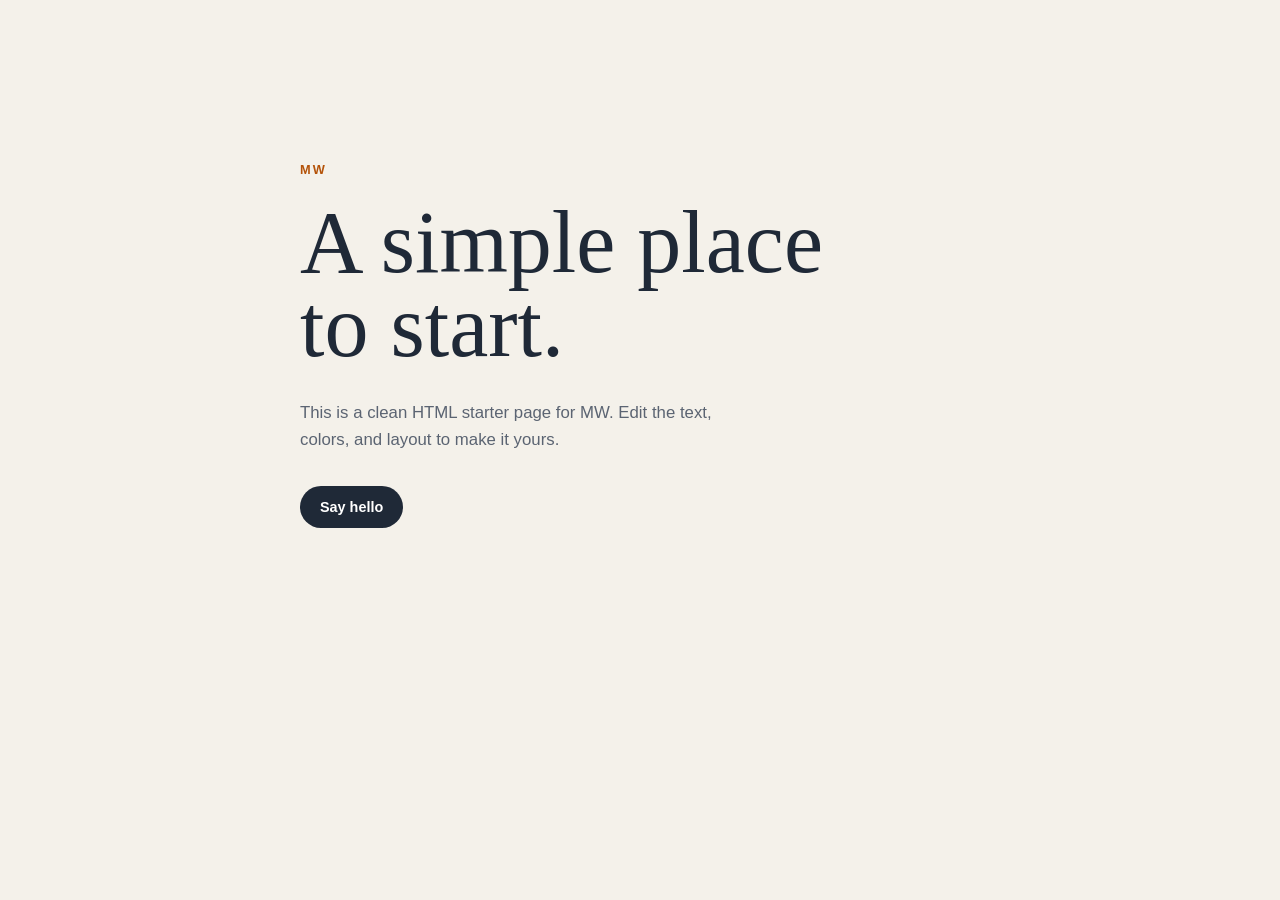
==== mw/index.html @ 239bdd92 "Add MW HTML starter page" ====
<!doctype html>
<html lang="en">
  <head>
    <meta charset="UTF-8" />
    <meta name="viewport" content="width=device-width, initial-scale=1.0" />
    <title>MW</title>
    <link rel="stylesheet" href="styles.css" />
  </head>
  <body>
    <main class="page-shell">
      <p class="eyebrow">MW</p>
      <h1>A simple place to start.</h1>
      <p class="intro">This is a clean HTML starter page for MW. Edit the text, colors, and layout to make it yours.</p>
      <button id="welcomeButton" type="button">Say hello</button>
      <p id="message" class="message" aria-live="polite"></p>
    </main>
    <script src="script.js"></script>
  </body>
</html>
---- mw/styles.css ----
:root {
  color: #1f2937;
  background: #f4f1ea;
  font-family: Georgia, "Times New Roman", serif;
}

* {
  box-sizing: border-box;
}

body {
  margin: 0;
  min-height: 100vh;
}

.page-shell {
  width: min(680px, calc(100% - 40px));
  margin: 0 auto;
  padding: 18vh 0;
}

.eyebrow {
  margin: 0 0 24px;
  color: #b45309;
  font-family: Arial, sans-serif;
  font-size: 0.8rem;
  font-weight: 700;
  letter-spacing: 0.16em;
}

h1 {
  max-width: 560px;
  margin: 0;
  font-size: clamp(2.8rem, 8vw, 5.5rem);
  line-height: 0.95;
  font-weight: 400;
}

.intro {
  max-width: 460px;
  margin: 32px 0;
  color: #5b6472;
  font-family: Arial, sans-serif;
  font-size: 1.05rem;
  line-height: 1.6;
}

button {
  border: 0;
  border-radius: 999px;
  padding: 13px 20px;
  color: #fff;
  background: #1f2937;
  cursor: pointer;
  font: 700 0.9rem Arial, sans-serif;
}

button:hover {
  background: #b45309;
}

.message {
  min-height: 24px;
  margin-top: 18px;
  color: #b45309;
  font-family: Arial, sans-serif;
}
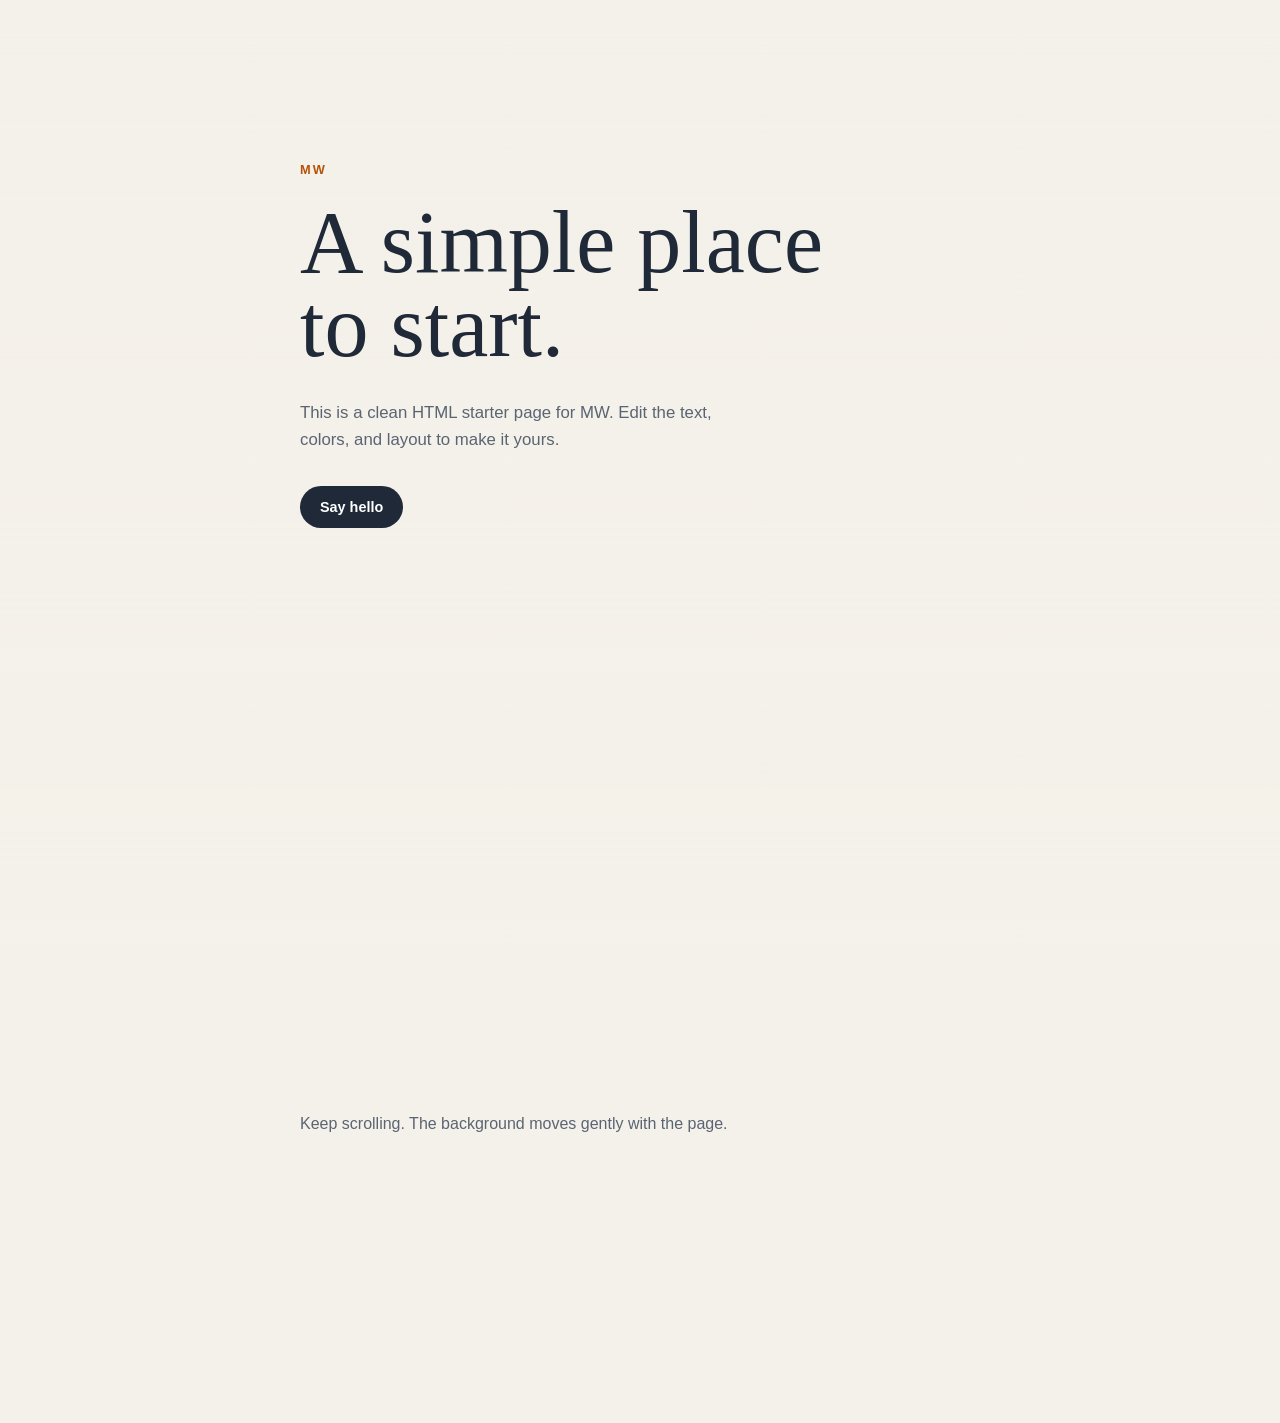
==== commit 941d85f2: "Add scrolling background to MW Co-authored-by: Tanya <2104tanyasharma@gmail.com>" ====
--- a/mw/index.html
+++ b/mw/index.html
@@ -7,12 +7,16 @@
     <link rel="stylesheet" href="styles.css" />
   </head>
   <body>
+    <div class="background-image" aria-hidden="true"></div>
     <main class="page-shell">
       <p class="eyebrow">MW</p>
       <h1>A simple place to start.</h1>
       <p class="intro">This is a clean HTML starter page for MW. Edit the text, colors, and layout to make it yours.</p>
       <button id="welcomeButton" type="button">Say hello</button>
       <p id="message" class="message" aria-live="polite"></p>
+      <section class="scroll-space" aria-label="MW details">
+        <p>Keep scrolling. The background moves gently with the page.</p>
+      </section>
     </main>
     <script src="script.js"></script>
   </body>
--- a/mw/styles.css
+++ b/mw/styles.css
@@ -11,6 +11,16 @@
 body {
   margin: 0;
   min-height: 100vh;
+  overflow-x: hidden;
+}
+
+.background-image {
+  position: fixed;
+  z-index: -1;
+  inset: -12vh 0;
+  background: linear-gradient(180deg, rgba(244, 241, 234, 0.22), rgba(244, 241, 234, 0.78)),
+    url("https://images.unsplash.com/photo-1500534623283-312aade485b7?auto=format&fit=crop&w=2000&q=85") center / cover;
+  will-change: transform;
 }
 
 .page-shell {
@@ -65,3 +75,19 @@
   color: #b45309;
   font-family: Arial, sans-serif;
 }
+
+.scroll-space {
+  display: grid;
+  align-items: end;
+  min-height: 75vh;
+  padding: 48px 0 12vh;
+  color: #5b6472;
+  font-family: Arial, sans-serif;
+  line-height: 1.6;
+}
+
+@media (prefers-reduced-motion: reduce) {
+  .background-image {
+    transform: none !important;
+  }
+}
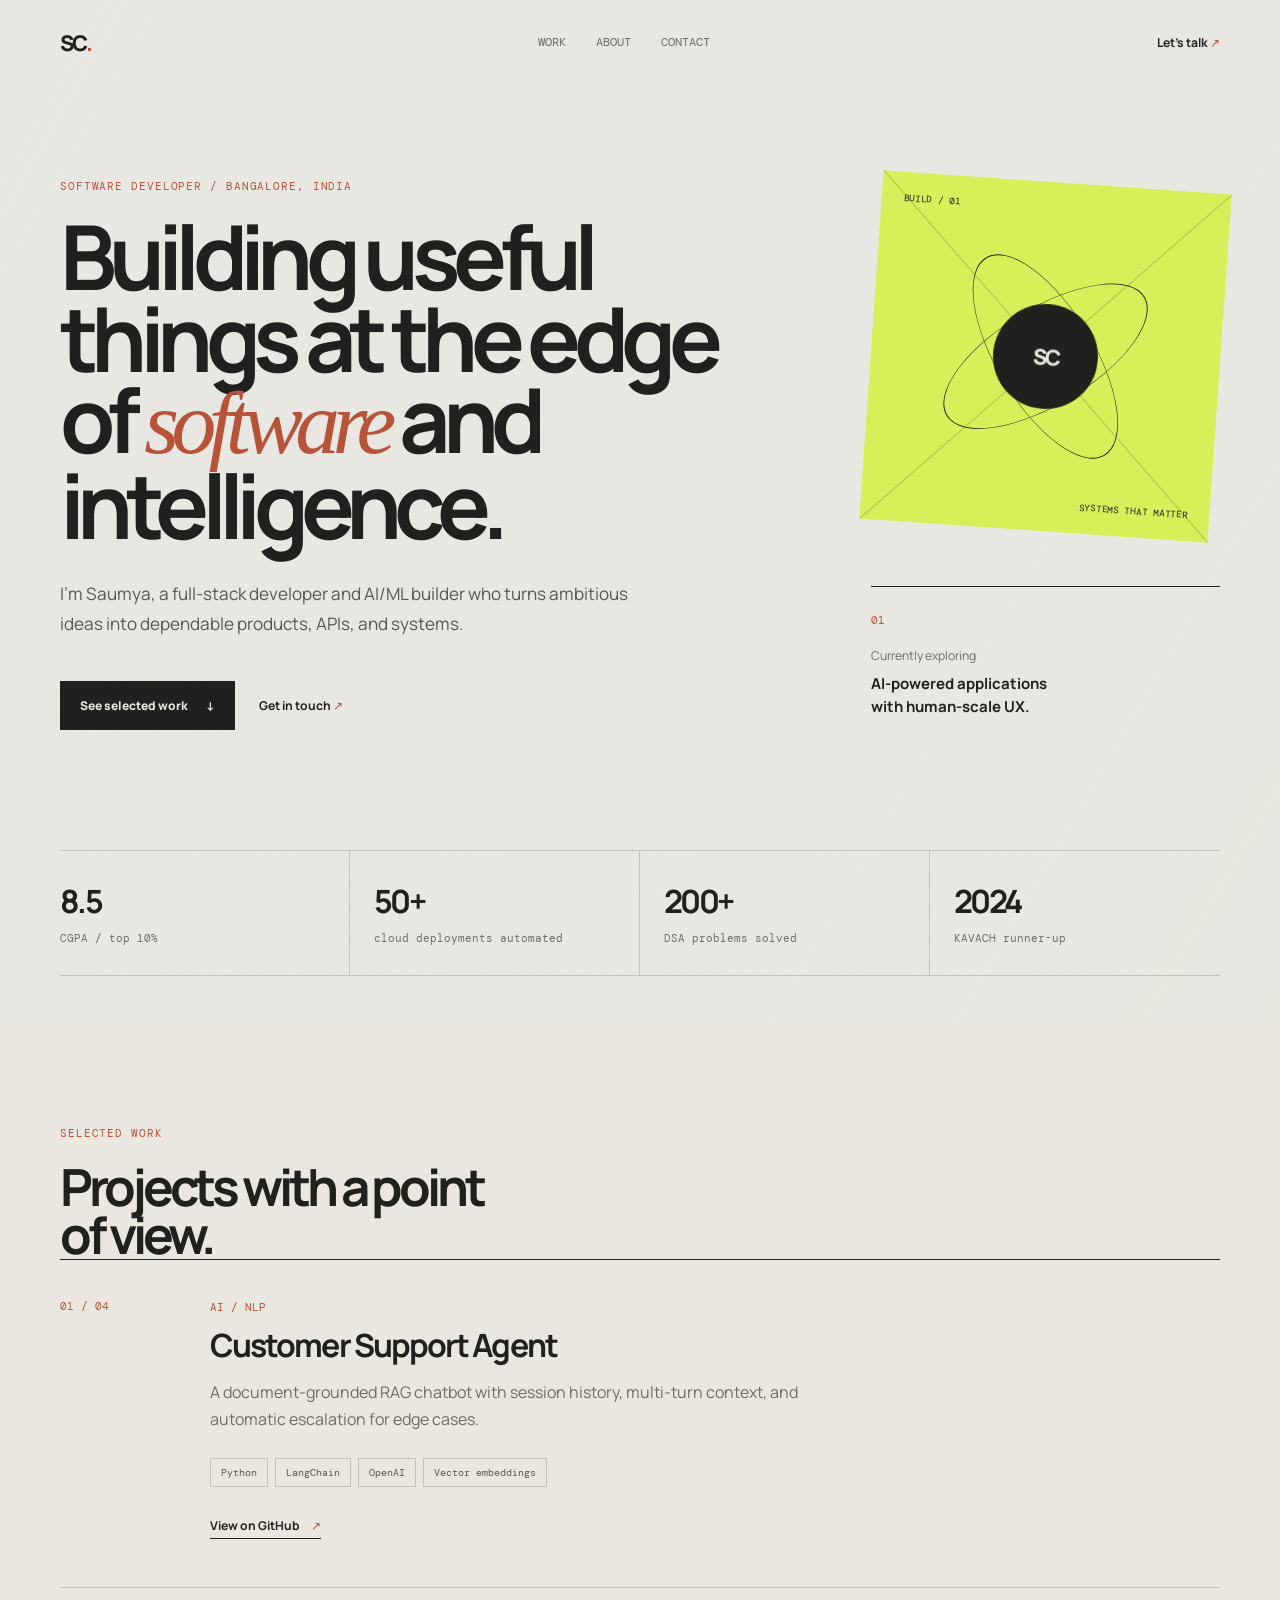
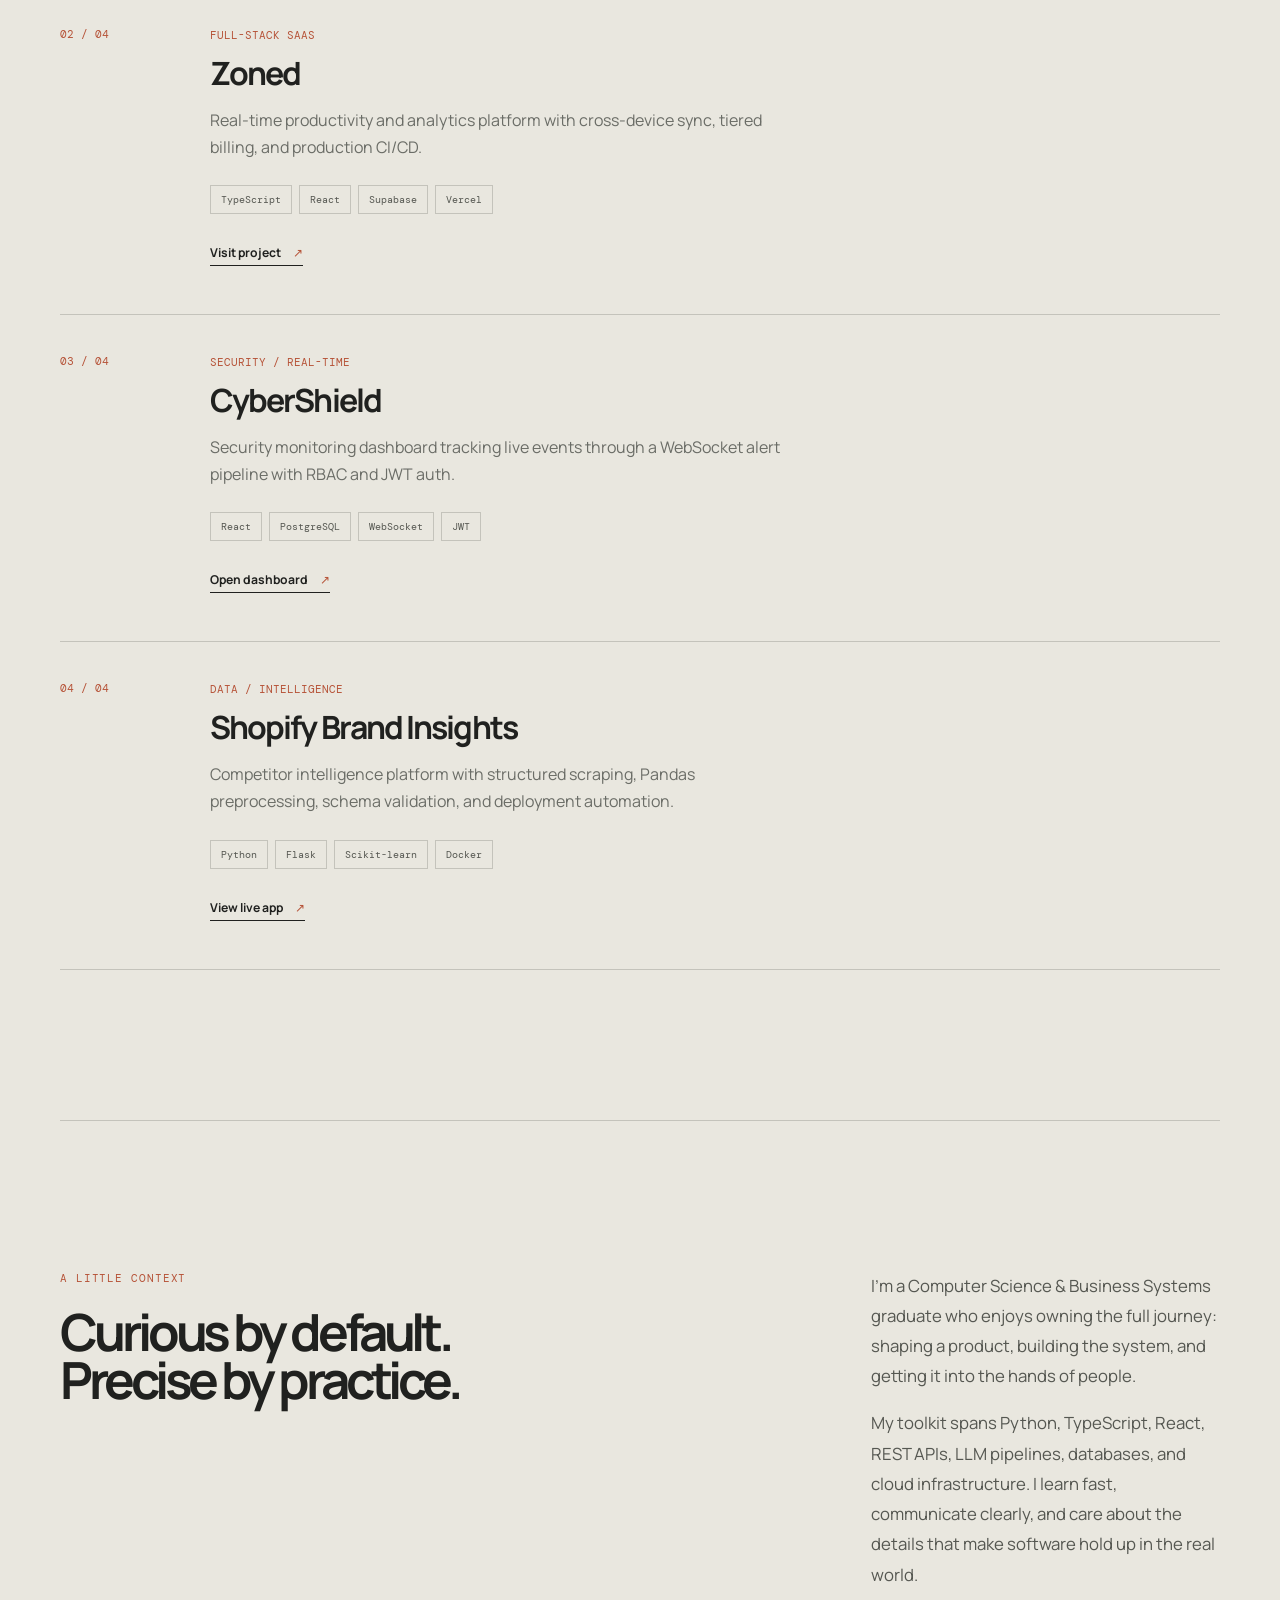
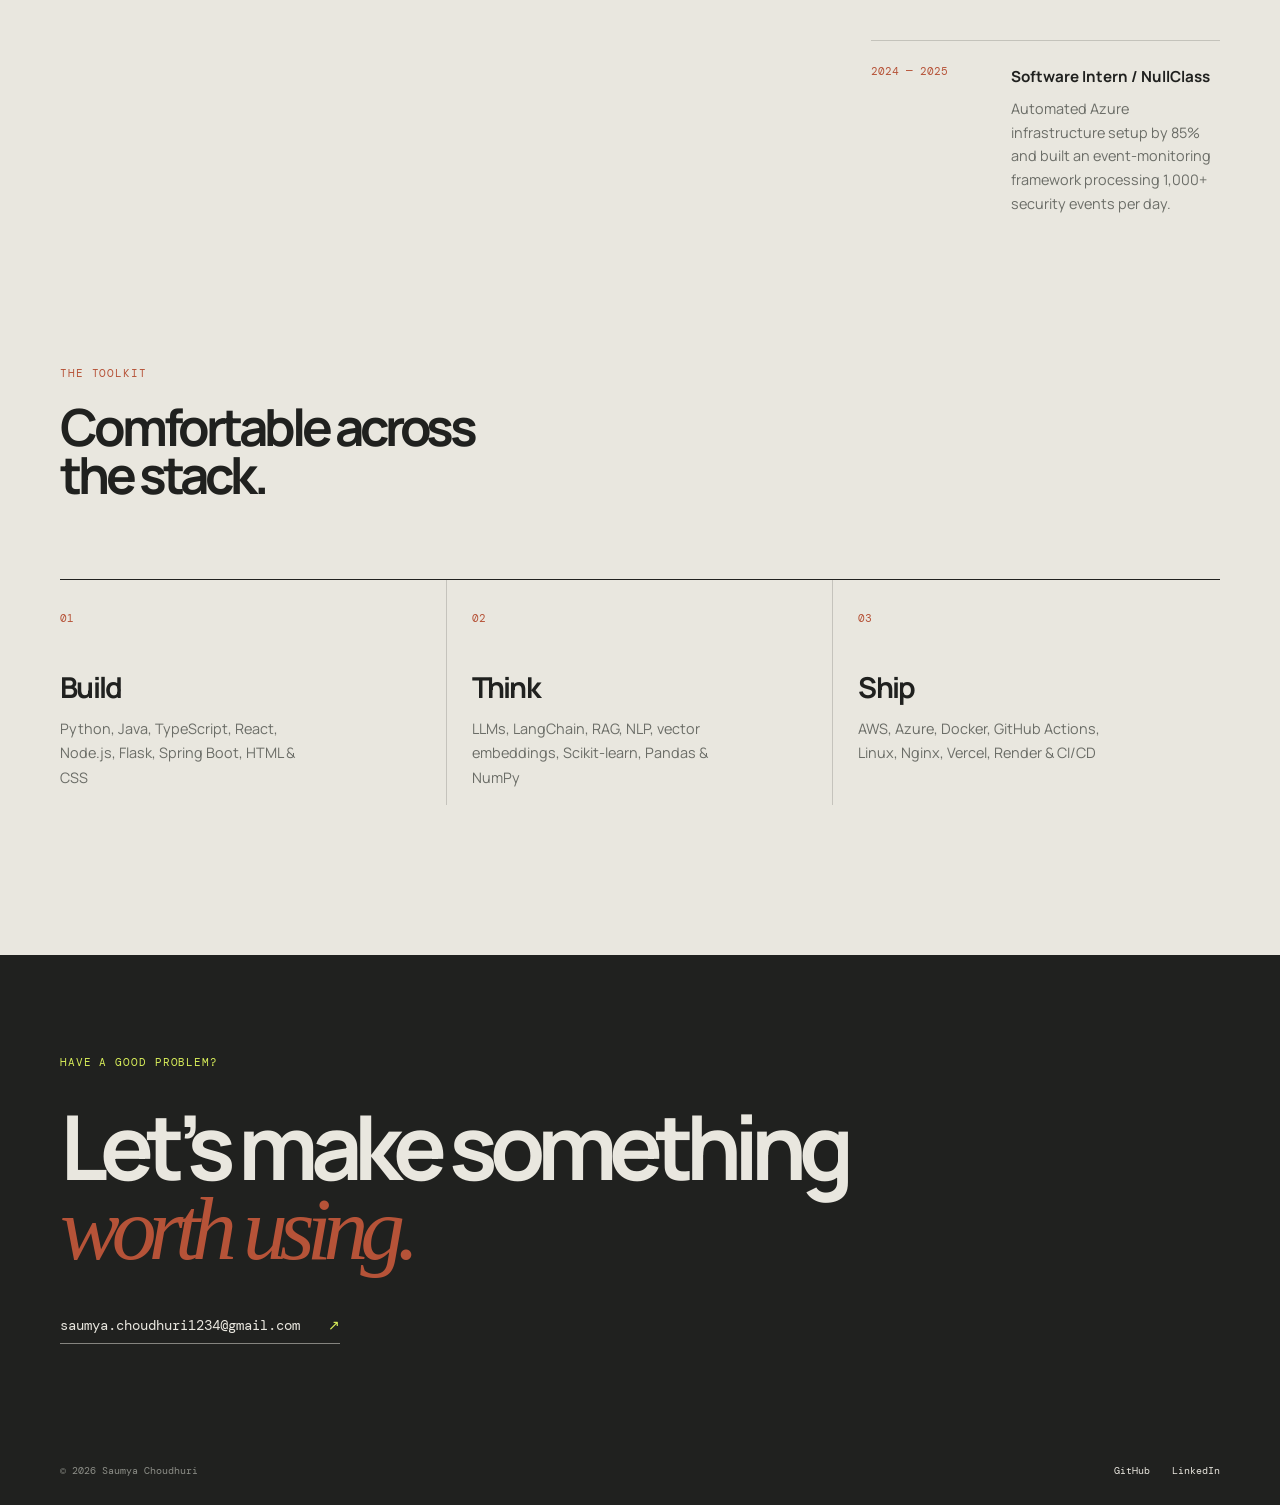
==== commit f48d4f39: "Upgrade developer portfolio design" ====
--- a/mw/index.html
+++ b/mw/index.html
@@ -3,21 +3,52 @@
   <head>
     <meta charset="UTF-8" />
     <meta name="viewport" content="width=device-width, initial-scale=1.0" />
-    <title>MW</title>
+    <meta name="description" content="Portfolio of Saumya Choudhuri, a software developer focused on full-stack systems and AI/ML." />
+    <title>Saumya Choudhuri | Software Developer</title>
     <link rel="stylesheet" href="styles.css" />
   </head>
   <body>
     <div class="background-image" aria-hidden="true"></div>
-    <main class="page-shell">
-      <p class="eyebrow">MW</p>
-      <h1>A simple place to start.</h1>
-      <p class="intro">This is a clean HTML starter page for MW. Edit the text, colors, and layout to make it yours.</p>
-      <button id="welcomeButton" type="button">Say hello</button>
-      <p id="message" class="message" aria-live="polite"></p>
-      <section class="scroll-space" aria-label="MW details">
-        <p>Keep scrolling. The background moves gently with the page.</p>
+    <header class="site-header">
+      <a class="brand" href="#top" aria-label="Saumya Choudhuri home">SC<span>.</span></a>
+      <nav class="site-nav" aria-label="Main navigation">
+        <a href="#work">Work</a><a href="#about">About</a><a href="#contact">Contact</a>
+      </nav>
+      <a class="header-link" href="mailto:saumya.choudhuri1234@gmail.com">Let's talk <span aria-hidden="true">↗</span></a>
+    </header>
+
+    <main id="top" class="page-shell">
+      <section class="hero section-grid" aria-labelledby="hero-title">
+        <div class="hero-copy">
+          <p class="eyebrow">Software developer / Bangalore, India</p>
+          <h1 id="hero-title">Building useful things at the edge of <em>software</em> and intelligence.</h1>
+          <p class="intro">I’m Saumya, a full-stack developer and AI/ML builder who turns ambitious ideas into dependable products, APIs, and systems.</p>
+          <div class="hero-actions"><a class="button button-dark" href="#work">See selected work <span aria-hidden="true">↓</span></a><a class="text-link" href="mailto:saumya.choudhuri1234@gmail.com">Get in touch <span aria-hidden="true">↗</span></a></div>
+        </div>
+        <aside class="hero-side" aria-label="Current focus">
+          <div class="hero-art" aria-hidden="true"><div class="art-orbit orbit-one"></div><div class="art-orbit orbit-two"></div><div class="art-core">SC</div><span class="art-label label-top">BUILD / 01</span><span class="art-label label-bottom">SYSTEMS THAT MATTER</span></div>
+          <div class="hero-note"><span class="note-marker">01</span><p>Currently exploring</p><strong>AI-powered applications<br />with human-scale UX.</strong></div>
+        </aside>
       </section>
+
+      <section class="signal-strip" aria-label="Highlights"><div><strong>8.5</strong><span>CGPA / top 10%</span></div><div><strong>50+</strong><span>cloud deployments automated</span></div><div><strong>200+</strong><span>DSA problems solved</span></div><div><strong>2024</strong><span>KAVACH runner-up</span></div></section>
+
+      <section id="work" class="content-section" aria-labelledby="work-title">
+        <div class="section-heading"><p class="eyebrow">Selected work</p><h2 id="work-title">Projects with a point of view.</h2></div>
+        <div class="project-list">
+          <article class="project-card project-featured"><div class="project-index">01 / 04</div><div class="project-body"><p class="project-type">AI / NLP</p><h3>Customer Support Agent</h3><p>A document-grounded RAG chatbot with session history, multi-turn context, and automatic escalation for edge cases.</p><div class="tag-list"><span>Python</span><span>LangChain</span><span>OpenAI</span><span>Vector embeddings</span></div><a class="project-link" href="https://github.com/Saumya-Choudhuri/Customer-Support-Agent" target="_blank" rel="noreferrer">View on GitHub <span aria-hidden="true">↗</span></a></div></article>
+          <article class="project-card"><div class="project-index">02 / 04</div><div class="project-body"><p class="project-type">FULL-STACK SAAS</p><h3>Zoned</h3><p>Real-time productivity and analytics platform with cross-device sync, tiered billing, and production CI/CD.</p><div class="tag-list"><span>TypeScript</span><span>React</span><span>Supabase</span><span>Vercel</span></div><a class="project-link" href="https://zoneds.works/landing" target="_blank" rel="noreferrer">Visit project <span aria-hidden="true">↗</span></a></div></article>
+          <article class="project-card"><div class="project-index">03 / 04</div><div class="project-body"><p class="project-type">SECURITY / REAL-TIME</p><h3>CyberShield</h3><p>Security monitoring dashboard tracking live events through a WebSocket alert pipeline with RBAC and JWT auth.</p><div class="tag-list"><span>React</span><span>PostgreSQL</span><span>WebSocket</span><span>JWT</span></div><a class="project-link" href="https://saumya-choudhuri.github.io/CyberShield-Security-Monitor" target="_blank" rel="noreferrer">Open dashboard <span aria-hidden="true">↗</span></a></div></article>
+          <article class="project-card"><div class="project-index">04 / 04</div><div class="project-body"><p class="project-type">DATA / INTELLIGENCE</p><h3>Shopify Brand Insights</h3><p>Competitor intelligence platform with structured scraping, Pandas preprocessing, schema validation, and deployment automation.</p><div class="tag-list"><span>Python</span><span>Flask</span><span>Scikit-learn</span><span>Docker</span></div><a class="project-link" href="https://shopify-brand-insights.onrender.com" target="_blank" rel="noreferrer">View live app <span aria-hidden="true">↗</span></a></div></article>
+        </div>
+      </section>
+
+      <section id="about" class="about-section section-grid" aria-labelledby="about-title"><div class="section-heading"><p class="eyebrow">A little context</p><h2 id="about-title">Curious by default. Precise by practice.</h2></div><div class="about-copy"><p>I’m a Computer Science &amp; Business Systems graduate who enjoys owning the full journey: shaping a product, building the system, and getting it into the hands of people.</p><p>My toolkit spans Python, TypeScript, React, REST APIs, LLM pipelines, databases, and cloud infrastructure. I learn fast, communicate clearly, and care about the details that make software hold up in the real world.</p><div class="experience-item"><span>2024 — 2025</span><div><strong>Software Intern / NullClass</strong><p>Automated Azure infrastructure setup by 85% and built an event-monitoring framework processing 1,000+ security events per day.</p></div></div></div></section>
+
+      <section class="toolkit-section" aria-labelledby="toolkit-title"><div class="section-heading"><p class="eyebrow">The toolkit</p><h2 id="toolkit-title">Comfortable across the stack.</h2></div><div class="toolkit-grid"><div><span>01</span><h3>Build</h3><p>Python, Java, TypeScript, React, Node.js, Flask, Spring Boot, HTML &amp; CSS</p></div><div><span>02</span><h3>Think</h3><p>LLMs, LangChain, RAG, NLP, vector embeddings, Scikit-learn, Pandas &amp; NumPy</p></div><div><span>03</span><h3>Ship</h3><p>AWS, Azure, Docker, GitHub Actions, Linux, Nginx, Vercel, Render &amp; CI/CD</p></div></div></section>
     </main>
+
+    <footer id="contact" class="site-footer"><div class="footer-inner"><p class="eyebrow">Have a good problem?</p><h2>Let’s make something<br /><em>worth using.</em></h2><a class="footer-email" href="mailto:saumya.choudhuri1234@gmail.com">saumya.choudhuri1234@gmail.com <span aria-hidden="true">↗</span></a><div class="footer-bottom"><span>© 2026 Saumya Choudhuri</span><div><a href="https://github.com/Saumya-Choudhuri" target="_blank" rel="noreferrer">GitHub</a><a href="https://linkedin.com/in/saumya-choudhuri" target="_blank" rel="noreferrer">LinkedIn</a></div></div></div></footer>
     <script src="script.js"></script>
   </body>
 </html>
--- a/mw/styles.css
+++ b/mw/styles.css
@@ -1,93 +1,118 @@
+@import url("https://fonts.googleapis.com/css2?family=DM+Mono:wght@400;500&family=Manrope:wght@400;500;600;700;800&display=swap");
+
 :root {
-  color: #1f2937;
-  background: #f4f1ea;
-  font-family: Georgia, "Times New Roman", serif;
+  color: #20211f;
+  background: #e9e7df;
+  font-family: "Manrope", sans-serif;
+  font-synthesis: none;
+  --ink: #20211f;
+  --muted: #6b6d67;
+  --paper: #e9e7df;
+  --line: rgba(32, 33, 31, 0.18);
+  --acid: #d9ef5a;
+  --rust: #b65338;
 }
 
-* {
-  box-sizing: border-box;
+* { box-sizing: border-box; }
+html { scroll-behavior: smooth; }
+body { margin: 0; min-width: 320px; overflow-x: hidden; }
+a { color: inherit; text-decoration: none; }
+.background-image { position: fixed; z-index: -1; inset: -14vh 0; background: linear-gradient(120deg, rgba(233, 231, 223, .9), rgba(233, 231, 223, .45)), url("https://images.unsplash.com/photo-1497366754035-f200968a6e72?auto=format&fit=crop&w=2200&q=85") center / cover; filter: saturate(.45); will-change: transform; }
+.site-header, .page-shell, .footer-inner { width: min(1160px, calc(100% - 64px)); margin: 0 auto; }
+.site-header { display: flex; align-items: center; justify-content: space-between; padding: 28px 0; }
+.brand { font-size: 1.35rem; font-weight: 800; letter-spacing: -.08em; }
+.brand span, .project-type, .eyebrow { color: var(--rust); }
+.site-nav { display: flex; gap: 30px; color: var(--muted); font-family: "DM Mono", monospace; font-size: .72rem; text-transform: uppercase; }
+.site-nav a:hover, .footer-bottom a:hover { color: var(--rust); }
+.header-link, .text-link, .project-link { font-size: .76rem; font-weight: 700; }
+.header-link span, .text-link span, .project-link span, .footer-email span { color: var(--rust); }
+.hero { min-height: 680px; align-items: center; padding: 94px 0 120px; }
+.section-grid { display: grid; grid-template-columns: minmax(0, 1.65fr) minmax(280px, .8fr); gap: 90px; }
+.eyebrow { margin: 0 0 22px; font-family: "DM Mono", monospace; font-size: .7rem; letter-spacing: .08em; text-transform: uppercase; }
+h1, h2, h3, p { margin-top: 0; }
+h1 { max-width: 850px; margin-bottom: 34px; font-size: clamp(3.3rem, 7vw, 7.3rem); letter-spacing: -.085em; line-height: .91; font-weight: 700; }
+h1 em, h2 em { color: var(--rust); font-family: Georgia, serif; font-weight: 400; }
+.intro { max-width: 600px; color: #555751; font-size: 1.07rem; line-height: 1.75; }
+.hero-actions { display: flex; align-items: center; gap: 24px; margin-top: 42px; }
+.button { display: inline-flex; align-items: center; gap: 18px; padding: 16px 20px; font-size: .75rem; font-weight: 800; }
+.button-dark { color: var(--paper); background: var(--ink); }
+.button-dark:hover { background: var(--rust); }
+.hero-side { align-self: center; }
+.hero-art { position: relative; display: grid; place-items: center; width: min(100%, 360px); aspect-ratio: 1; margin-left: auto; overflow: hidden; color: var(--ink); background: var(--acid); transform: rotate(4deg); }
+.hero-art::before, .hero-art::after { position: absolute; width: 170%; height: 1px; background: rgba(32, 33, 31, .22); content: ""; transform: rotate(45deg); }
+.hero-art::after { transform: rotate(-45deg); }
+.art-orbit { position: absolute; width: 66%; aspect-ratio: 1; border: 1px solid var(--ink); border-radius: 50%; }
+.orbit-one { transform: rotate(55deg) scaleY(.42); }
+.orbit-two { transform: rotate(-35deg) scaleY(.42); }
+.art-core { display: grid; z-index: 1; place-items: center; width: 105px; aspect-ratio: 1; border-radius: 50%; color: var(--paper); background: var(--ink); font-size: 1.35rem; font-weight: 800; letter-spacing: -.1em; }
+.art-label { position: absolute; z-index: 1; font-family: "DM Mono", monospace; font-size: .58rem; letter-spacing: .08em; }
+.label-top { top: 20px; left: 22px; }.label-bottom { right: 22px; bottom: 20px; }
+.hero-note { max-width: 360px; margin: 54px 0 0 auto; padding: 20px 0 8px; border-top: 1px solid var(--ink); }
+.note-marker, .project-index, .toolkit-grid span, .signal-strip span, .experience-item > span { color: var(--rust); font-family: "DM Mono", monospace; font-size: .66rem; }
+.hero-note p { margin: 18px 0 8px; color: var(--muted); font-size: .76rem; }
+.hero-note strong { font-size: .94rem; line-height: 1.5; }
+.signal-strip { display: grid; grid-template-columns: repeat(4, 1fr); border-top: 1px solid var(--line); border-bottom: 1px solid var(--line); }
+.signal-strip div { padding: 28px 24px 28px 0; border-right: 1px solid var(--line); }
+.signal-strip div:not(:first-child) { padding-left: 24px; }
+.signal-strip div:last-child { border-right: 0; }
+.signal-strip strong { display: block; margin-bottom: 8px; font-size: 2rem; letter-spacing: -.08em; }
+.signal-strip span { display: block; color: var(--muted); line-height: 1.5; }
+.content-section, .about-section, .toolkit-section { padding: 150px 0; }
+.section-heading h2 { max-width: 440px; margin: 0; font-size: clamp(2.4rem, 4vw, 4.5rem); letter-spacing: -.08em; line-height: .95; }
+.project-list { border-top: 1px solid var(--ink); }
+.project-card { display: grid; grid-template-columns: 120px 1fr; gap: 30px; padding: 40px 0 48px; border-bottom: 1px solid var(--line); }
+.project-card { position: relative; transition: padding-left .25s ease, background .25s ease; }
+.project-card:hover { padding-left: 18px; background: rgba(217, 239, 90, .3); }
+.project-body { max-width: 700px; }
+.project-type { margin-bottom: 9px; font-family: "DM Mono", monospace; font-size: .68rem; }
+.project-body h3 { margin-bottom: 12px; font-size: 2rem; letter-spacing: -.06em; }
+.project-body > p:not(.project-type) { max-width: 590px; color: var(--muted); line-height: 1.7; }
+.tag-list { display: flex; flex-wrap: wrap; gap: 7px; margin: 24px 0 26px; }
+.tag-list span { padding: 7px 10px; border: 1px solid var(--line); color: #555751; font-family: "DM Mono", monospace; font-size: .63rem; }
+.project-link { display: inline-flex; gap: 12px; border-bottom: 1px solid var(--ink); padding-bottom: 4px; }
+.about-section { border-top: 1px solid var(--line); }
+.about-copy { max-width: 590px; }
+.about-copy > p { color: #555751; font-size: 1.05rem; line-height: 1.8; }
+.experience-item { display: grid; grid-template-columns: 120px 1fr; gap: 20px; margin-top: 50px; padding-top: 24px; border-top: 1px solid var(--line); }
+.experience-item strong { font-size: .95rem; }
+.experience-item p { margin: 10px 0 0; color: var(--muted); font-size: .9rem; line-height: 1.65; }
+.toolkit-section { padding-top: 0; }
+.toolkit-grid { display: grid; grid-template-columns: repeat(3, 1fr); margin-top: 80px; border-top: 1px solid var(--ink); }
+.toolkit-grid > div { padding: 25px 25px 0 0; border-right: 1px solid var(--line); }
+.toolkit-grid > div:not(:first-child) { padding-left: 25px; }
+.toolkit-grid > div:last-child { border: 0; }
+.toolkit-grid h3 { margin: 40px 0 10px; font-size: 1.8rem; letter-spacing: -.06em; }
+.toolkit-grid p { max-width: 250px; color: var(--muted); font-size: .9rem; line-height: 1.7; }
+.site-footer { padding: 100px 0 28px; color: var(--paper); background: var(--ink); }
+.footer-inner { display: flex; flex-direction: column; align-items: flex-start; }
+.site-footer .eyebrow { color: var(--acid); }
+.site-footer h2 { margin: 16px 0 48px; font-size: clamp(3.2rem, 7vw, 7rem); letter-spacing: -.09em; line-height: .88; }
+.footer-email { padding-bottom: 9px; border-bottom: 1px solid rgba(233, 231, 223, .5); font-family: "DM Mono", monospace; font-size: .9rem; }
+.footer-email span { margin-left: 20px; color: var(--acid); }
+.footer-bottom { display: flex; justify-content: space-between; width: 100%; margin-top: 120px; color: #8c8e87; font-family: "DM Mono", monospace; font-size: .65rem; }
+.footer-bottom div { display: flex; gap: 22px; color: var(--paper); }
+@media (max-width: 760px) {
+  .site-header, .page-shell, .footer-inner { width: min(100% - 40px, 600px); }
+  .site-nav { display: none; }
+  .header-link { font-size: .68rem; }
+  .hero { min-height: 650px; padding-top: 80px; }
+  .section-grid { grid-template-columns: 1fr; gap: 56px; }
+  .hero-art { width: min(100%, 320px); margin: 0; }
+  .hero-note { max-width: 280px; }
+  .signal-strip { grid-template-columns: repeat(2, 1fr); }
+  .signal-strip div:nth-child(2) { border-right: 0; }
+  .signal-strip div:nth-child(3), .signal-strip div:nth-child(4) { border-top: 1px solid var(--line); }
+  .signal-strip div:nth-child(3) { padding-left: 0; }
+  .content-section, .about-section { padding: 100px 0; }
+  .project-card { grid-template-columns: 65px 1fr; gap: 14px; }
+  .project-body h3 { font-size: 1.65rem; }
+  .toolkit-section { padding-bottom: 100px; }
+  .toolkit-grid { grid-template-columns: 1fr; margin-top: 50px; }
+  .toolkit-grid > div, .toolkit-grid > div:not(:first-child) { padding: 25px 0; border-right: 0; border-bottom: 1px solid var(--line); }
+  .toolkit-grid h3 { margin-top: 26px; }
+  .footer-bottom { align-items: flex-start; flex-direction: column; gap: 18px; margin-top: 90px; }
 }
-
-body {
-  margin: 0;
-  min-height: 100vh;
-  overflow-x: hidden;
+@media (prefers-reduced-motion: reduce) {
+  html { scroll-behavior: auto; }
+  .background-image { transform: none !important; }
 }
-
-.background-image {
-  position: fixed;
-  z-index: -1;
-  inset: -12vh 0;
-  background: linear-gradient(180deg, rgba(244, 241, 234, 0.22), rgba(244, 241, 234, 0.78)),
-    url("https://images.unsplash.com/photo-1500534623283-312aade485b7?auto=format&fit=crop&w=2000&q=85") center / cover;
-  will-change: transform;
-}
-
-.page-shell {
-  width: min(680px, calc(100% - 40px));
-  margin: 0 auto;
-  padding: 18vh 0;
-}
-
-.eyebrow {
-  margin: 0 0 24px;
-  color: #b45309;
-  font-family: Arial, sans-serif;
-  font-size: 0.8rem;
-  font-weight: 700;
-  letter-spacing: 0.16em;
-}
-
-h1 {
-  max-width: 560px;
-  margin: 0;
-  font-size: clamp(2.8rem, 8vw, 5.5rem);
-  line-height: 0.95;
-  font-weight: 400;
-}
-
-.intro {
-  max-width: 460px;
-  margin: 32px 0;
-  color: #5b6472;
-  font-family: Arial, sans-serif;
-  font-size: 1.05rem;
-  line-height: 1.6;
-}
-
-button {
-  border: 0;
-  border-radius: 999px;
-  padding: 13px 20px;
-  color: #fff;
-  background: #1f2937;
-  cursor: pointer;
-  font: 700 0.9rem Arial, sans-serif;
-}
-
-button:hover {
-  background: #b45309;
-}
-
-.message {
-  min-height: 24px;
-  margin-top: 18px;
-  color: #b45309;
-  font-family: Arial, sans-serif;
-}
-
-.scroll-space {
-  display: grid;
-  align-items: end;
-  min-height: 75vh;
-  padding: 48px 0 12vh;
-  color: #5b6472;
-  font-family: Arial, sans-serif;
-  line-height: 1.6;
-}
-
-@media (prefers-reduced-motion: reduce) {
-  .background-image {
-    transform: none !important;
-  }
-}
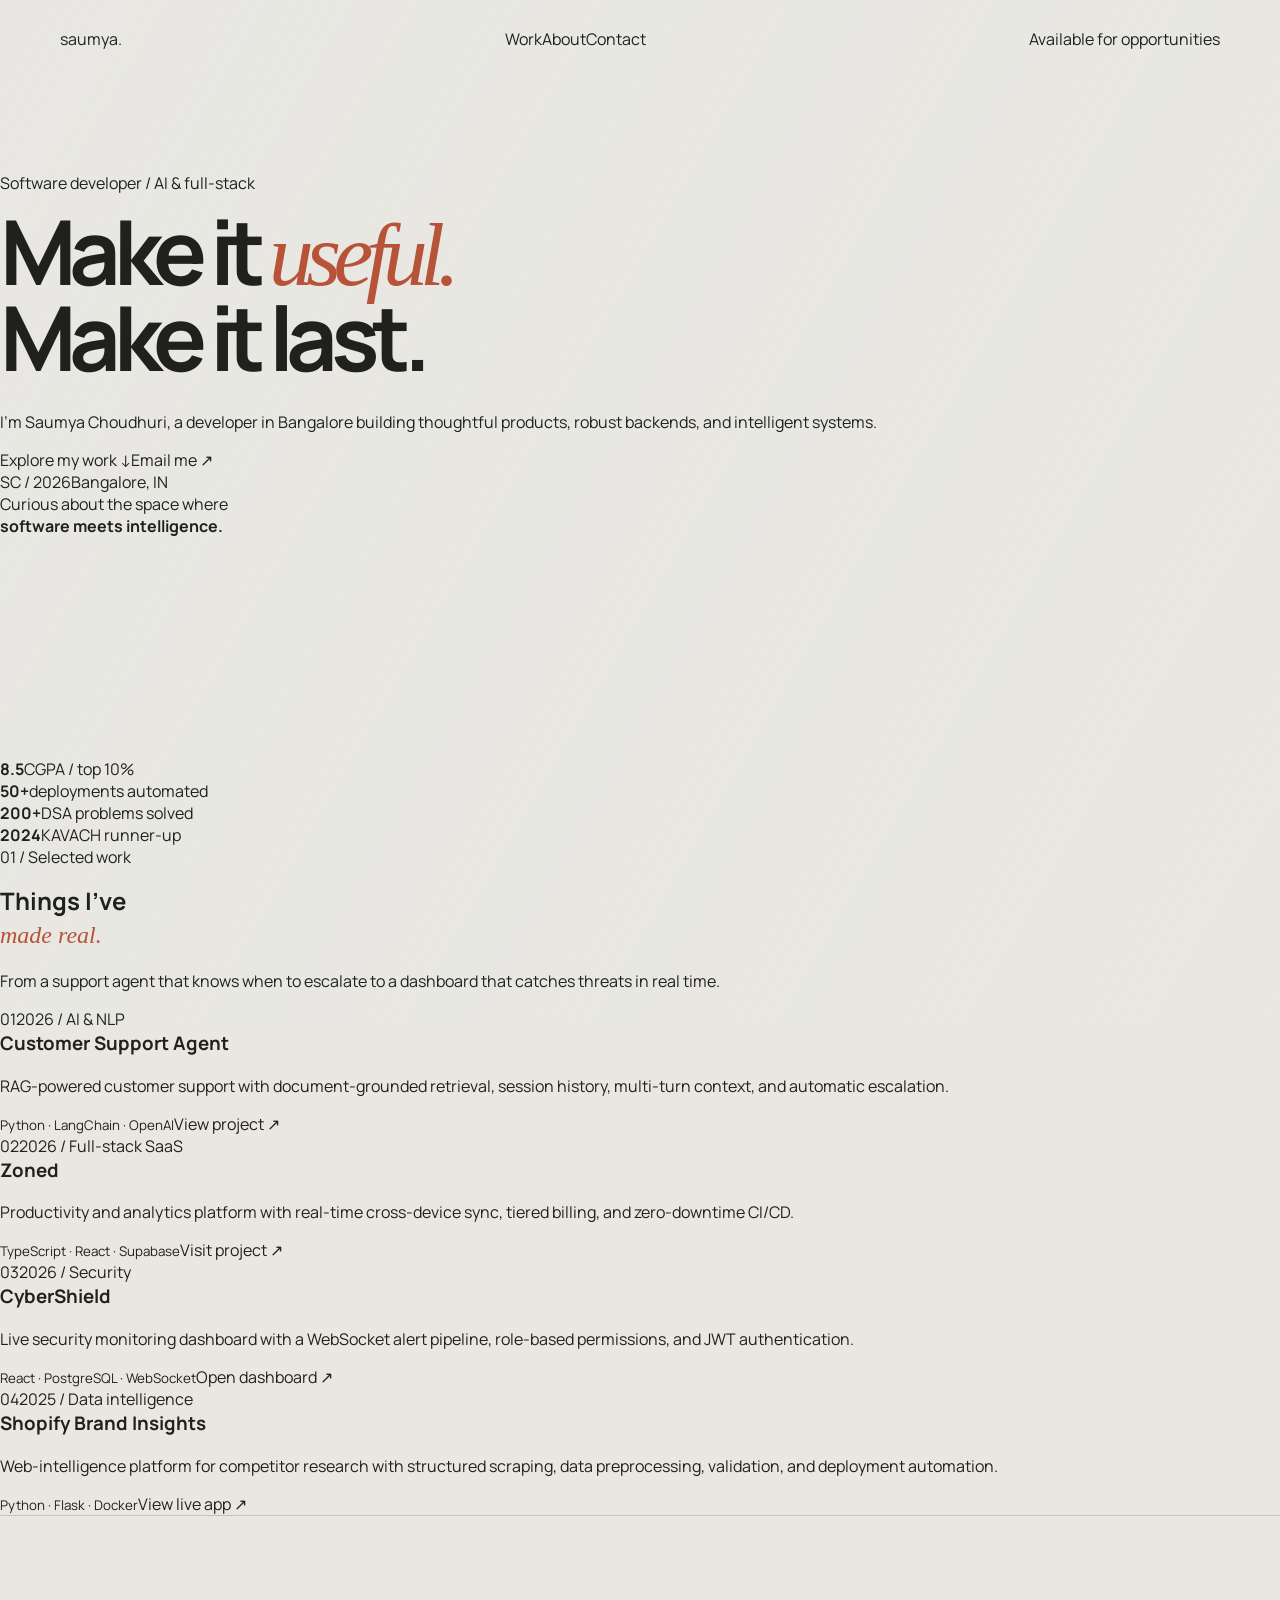
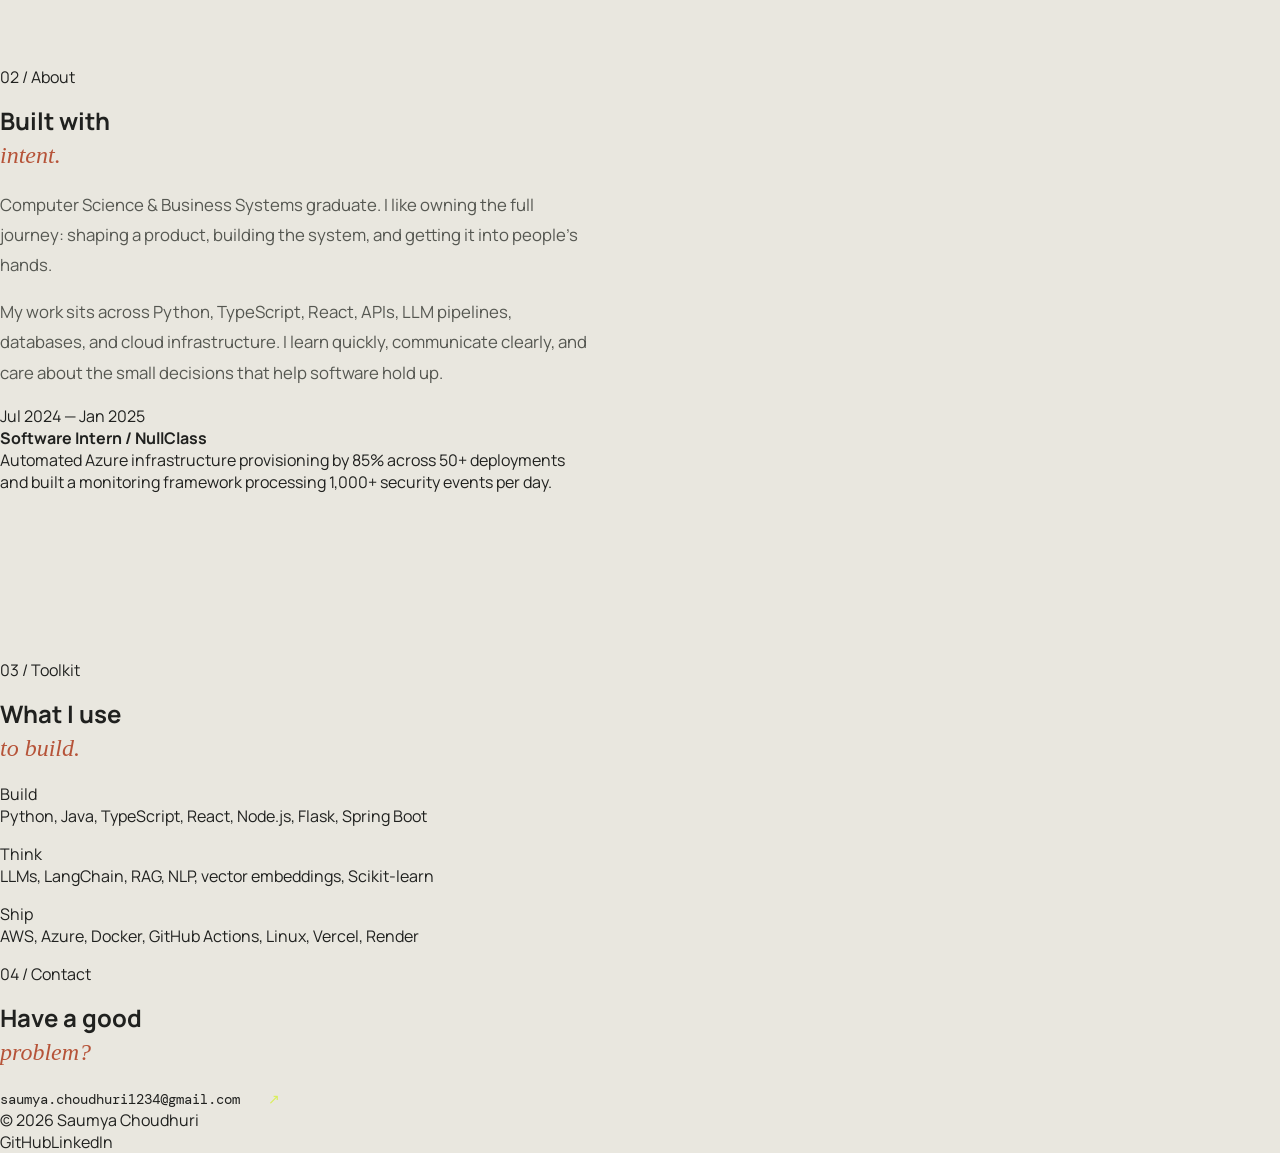
==== commit 88b91cf8: "Redesign portfolio page structure and content" ====
--- a/mw/index.html
+++ b/mw/index.html
@@ -3,52 +3,53 @@
   <head>
     <meta charset="UTF-8" />
     <meta name="viewport" content="width=device-width, initial-scale=1.0" />
-    <meta name="description" content="Portfolio of Saumya Choudhuri, a software developer focused on full-stack systems and AI/ML." />
-    <title>Saumya Choudhuri | Software Developer</title>
+    <meta name="description" content="Portfolio of Saumya Choudhuri, software developer and AI/ML builder." />
+    <title>Saumya Choudhuri / Software Developer</title>
     <link rel="stylesheet" href="styles.css" />
   </head>
   <body>
     <div class="background-image" aria-hidden="true"></div>
     <header class="site-header">
-      <a class="brand" href="#top" aria-label="Saumya Choudhuri home">SC<span>.</span></a>
-      <nav class="site-nav" aria-label="Main navigation">
-        <a href="#work">Work</a><a href="#about">About</a><a href="#contact">Contact</a>
-      </nav>
-      <a class="header-link" href="mailto:saumya.choudhuri1234@gmail.com">Let's talk <span aria-hidden="true">↗</span></a>
+      <a class="logo" href="#top" aria-label="Saumya Choudhuri home">saumya<span>.</span></a>
+      <nav aria-label="Main navigation"><a href="#work">Work</a><a href="#about">About</a><a href="#contact">Contact</a></nav>
+      <a class="availability" href="mailto:saumya.choudhuri1234@gmail.com"><i></i>Available for opportunities</a>
     </header>
 
-    <main id="top" class="page-shell">
-      <section class="hero section-grid" aria-labelledby="hero-title">
-        <div class="hero-copy">
-          <p class="eyebrow">Software developer / Bangalore, India</p>
-          <h1 id="hero-title">Building useful things at the edge of <em>software</em> and intelligence.</h1>
-          <p class="intro">I’m Saumya, a full-stack developer and AI/ML builder who turns ambitious ideas into dependable products, APIs, and systems.</p>
-          <div class="hero-actions"><a class="button button-dark" href="#work">See selected work <span aria-hidden="true">↓</span></a><a class="text-link" href="mailto:saumya.choudhuri1234@gmail.com">Get in touch <span aria-hidden="true">↗</span></a></div>
+    <main id="top">
+      <section class="hero layout">
+        <div class="hero-copy reveal">
+          <p class="kicker">Software developer / AI &amp; full-stack</p>
+          <h1>Make it <em>useful.</em><br />Make it last.</h1>
+          <p class="hero-text">I’m Saumya Choudhuri, a developer in Bangalore building thoughtful products, robust backends, and intelligent systems.</p>
+          <div class="hero-links"><a class="primary-link" href="#work">Explore my work <span>↓</span></a><a href="mailto:saumya.choudhuri1234@gmail.com">Email me <span>↗</span></a></div>
         </div>
-        <aside class="hero-side" aria-label="Current focus">
-          <div class="hero-art" aria-hidden="true"><div class="art-orbit orbit-one"></div><div class="art-orbit orbit-two"></div><div class="art-core">SC</div><span class="art-label label-top">BUILD / 01</span><span class="art-label label-bottom">SYSTEMS THAT MATTER</span></div>
-          <div class="hero-note"><span class="note-marker">01</span><p>Currently exploring</p><strong>AI-powered applications<br />with human-scale UX.</strong></div>
-        </aside>
-      </section>
-
-      <section class="signal-strip" aria-label="Highlights"><div><strong>8.5</strong><span>CGPA / top 10%</span></div><div><strong>50+</strong><span>cloud deployments automated</span></div><div><strong>200+</strong><span>DSA problems solved</span></div><div><strong>2024</strong><span>KAVACH runner-up</span></div></section>
-
-      <section id="work" class="content-section" aria-labelledby="work-title">
-        <div class="section-heading"><p class="eyebrow">Selected work</p><h2 id="work-title">Projects with a point of view.</h2></div>
-        <div class="project-list">
-          <article class="project-card project-featured"><div class="project-index">01 / 04</div><div class="project-body"><p class="project-type">AI / NLP</p><h3>Customer Support Agent</h3><p>A document-grounded RAG chatbot with session history, multi-turn context, and automatic escalation for edge cases.</p><div class="tag-list"><span>Python</span><span>LangChain</span><span>OpenAI</span><span>Vector embeddings</span></div><a class="project-link" href="https://github.com/Saumya-Choudhuri/Customer-Support-Agent" target="_blank" rel="noreferrer">View on GitHub <span aria-hidden="true">↗</span></a></div></article>
-          <article class="project-card"><div class="project-index">02 / 04</div><div class="project-body"><p class="project-type">FULL-STACK SAAS</p><h3>Zoned</h3><p>Real-time productivity and analytics platform with cross-device sync, tiered billing, and production CI/CD.</p><div class="tag-list"><span>TypeScript</span><span>React</span><span>Supabase</span><span>Vercel</span></div><a class="project-link" href="https://zoneds.works/landing" target="_blank" rel="noreferrer">Visit project <span aria-hidden="true">↗</span></a></div></article>
-          <article class="project-card"><div class="project-index">03 / 04</div><div class="project-body"><p class="project-type">SECURITY / REAL-TIME</p><h3>CyberShield</h3><p>Security monitoring dashboard tracking live events through a WebSocket alert pipeline with RBAC and JWT auth.</p><div class="tag-list"><span>React</span><span>PostgreSQL</span><span>WebSocket</span><span>JWT</span></div><a class="project-link" href="https://saumya-choudhuri.github.io/CyberShield-Security-Monitor" target="_blank" rel="noreferrer">Open dashboard <span aria-hidden="true">↗</span></a></div></article>
-          <article class="project-card"><div class="project-index">04 / 04</div><div class="project-body"><p class="project-type">DATA / INTELLIGENCE</p><h3>Shopify Brand Insights</h3><p>Competitor intelligence platform with structured scraping, Pandas preprocessing, schema validation, and deployment automation.</p><div class="tag-list"><span>Python</span><span>Flask</span><span>Scikit-learn</span><span>Docker</span></div><a class="project-link" href="https://shopify-brand-insights.onrender.com" target="_blank" rel="noreferrer">View live app <span aria-hidden="true">↗</span></a></div></article>
+        <div class="hero-visual reveal">
+          <div class="portrait-frame"><div class="portrait-image"></div><div class="portrait-caption"><span>SC / 2026</span><span>Bangalore, IN</span></div></div>
+          <p class="visual-note">Curious about the space where<br /><strong>software meets intelligence.</strong></p>
         </div>
       </section>
 
-      <section id="about" class="about-section section-grid" aria-labelledby="about-title"><div class="section-heading"><p class="eyebrow">A little context</p><h2 id="about-title">Curious by default. Precise by practice.</h2></div><div class="about-copy"><p>I’m a Computer Science &amp; Business Systems graduate who enjoys owning the full journey: shaping a product, building the system, and getting it into the hands of people.</p><p>My toolkit spans Python, TypeScript, React, REST APIs, LLM pipelines, databases, and cloud infrastructure. I learn fast, communicate clearly, and care about the details that make software hold up in the real world.</p><div class="experience-item"><span>2024 — 2025</span><div><strong>Software Intern / NullClass</strong><p>Automated Azure infrastructure setup by 85% and built an event-monitoring framework processing 1,000+ security events per day.</p></div></div></div></section>
+      <section class="metrics layout reveal" aria-label="Career highlights"><div><b>8.5</b><span>CGPA / top 10%</span></div><div><b>50+</b><span>deployments automated</span></div><div><b>200+</b><span>DSA problems solved</span></div><div><b>2024</b><span>KAVACH runner-up</span></div></section>
 
-      <section class="toolkit-section" aria-labelledby="toolkit-title"><div class="section-heading"><p class="eyebrow">The toolkit</p><h2 id="toolkit-title">Comfortable across the stack.</h2></div><div class="toolkit-grid"><div><span>01</span><h3>Build</h3><p>Python, Java, TypeScript, React, Node.js, Flask, Spring Boot, HTML &amp; CSS</p></div><div><span>02</span><h3>Think</h3><p>LLMs, LangChain, RAG, NLP, vector embeddings, Scikit-learn, Pandas &amp; NumPy</p></div><div><span>03</span><h3>Ship</h3><p>AWS, Azure, Docker, GitHub Actions, Linux, Nginx, Vercel, Render &amp; CI/CD</p></div></div></section>
+      <section id="work" class="work-section layout">
+        <div class="section-intro reveal"><p class="kicker">01 / Selected work</p><h2>Things I’ve<br /><em>made real.</em></h2><p>From a support agent that knows when to escalate to a dashboard that catches threats in real time.</p></div>
+        <div class="projects">
+          <article class="project reveal"><div class="project-top"><span>01</span><span>2026 / AI &amp; NLP</span></div><h3>Customer Support Agent</h3><p>RAG-powered customer support with document-grounded retrieval, session history, multi-turn context, and automatic escalation.</p><div class="project-bottom"><small>Python · LangChain · OpenAI</small><a href="https://github.com/Saumya-Choudhuri/Customer-Support-Agent" target="_blank" rel="noreferrer">View project ↗</a></div></article>
+          <article class="project reveal"><div class="project-top"><span>02</span><span>2026 / Full-stack SaaS</span></div><h3>Zoned</h3><p>Productivity and analytics platform with real-time cross-device sync, tiered billing, and zero-downtime CI/CD.</p><div class="project-bottom"><small>TypeScript · React · Supabase</small><a href="https://zoneds.works/landing" target="_blank" rel="noreferrer">Visit project ↗</a></div></article>
+          <article class="project reveal"><div class="project-top"><span>03</span><span>2026 / Security</span></div><h3>CyberShield</h3><p>Live security monitoring dashboard with a WebSocket alert pipeline, role-based permissions, and JWT authentication.</p><div class="project-bottom"><small>React · PostgreSQL · WebSocket</small><a href="https://saumya-choudhuri.github.io/CyberShield-Security-Monitor" target="_blank" rel="noreferrer">Open dashboard ↗</a></div></article>
+          <article class="project reveal"><div class="project-top"><span>04</span><span>2025 / Data intelligence</span></div><h3>Shopify Brand Insights</h3><p>Web-intelligence platform for competitor research with structured scraping, data preprocessing, validation, and deployment automation.</p><div class="project-bottom"><small>Python · Flask · Docker</small><a href="https://shopify-brand-insights.onrender.com" target="_blank" rel="noreferrer">View live app ↗</a></div></article>
+        </div>
+      </section>
+
+      <section id="about" class="about-section layout">
+        <div class="section-intro reveal"><p class="kicker">02 / About</p><h2>Built with<br /><em>intent.</em></h2></div>
+        <div class="about-copy reveal"><p class="lead">Computer Science &amp; Business Systems graduate. I like owning the full journey: shaping a product, building the system, and getting it into people’s hands.</p><p>My work sits across Python, TypeScript, React, APIs, LLM pipelines, databases, and cloud infrastructure. I learn quickly, communicate clearly, and care about the small decisions that help software hold up.</p><div class="role"><span>Jul 2024 — Jan 2025</span><div><strong>Software Intern / NullClass</strong><p>Automated Azure infrastructure provisioning by 85% across 50+ deployments and built a monitoring framework processing 1,000+ security events per day.</p></div></div></div>
+      </section>
+
+      <section class="skills-section layout reveal"><div><p class="kicker">03 / Toolkit</p><h2>What I use<br /><em>to build.</em></h2></div><div class="skill-columns"><div><span>Build</span><p>Python, Java, TypeScript, React, Node.js, Flask, Spring Boot</p></div><div><span>Think</span><p>LLMs, LangChain, RAG, NLP, vector embeddings, Scikit-learn</p></div><div><span>Ship</span><p>AWS, Azure, Docker, GitHub Actions, Linux, Vercel, Render</p></div></div></section>
     </main>
 
-    <footer id="contact" class="site-footer"><div class="footer-inner"><p class="eyebrow">Have a good problem?</p><h2>Let’s make something<br /><em>worth using.</em></h2><a class="footer-email" href="mailto:saumya.choudhuri1234@gmail.com">saumya.choudhuri1234@gmail.com <span aria-hidden="true">↗</span></a><div class="footer-bottom"><span>© 2026 Saumya Choudhuri</span><div><a href="https://github.com/Saumya-Choudhuri" target="_blank" rel="noreferrer">GitHub</a><a href="https://linkedin.com/in/saumya-choudhuri" target="_blank" rel="noreferrer">LinkedIn</a></div></div></div></footer>
+    <footer id="contact" class="footer"><div class="layout"><p class="kicker">04 / Contact</p><h2>Have a good<br /><em>problem?</em></h2><a class="footer-email" href="mailto:saumya.choudhuri1234@gmail.com">saumya.choudhuri1234@gmail.com <span>↗</span></a><div class="footer-meta"><span>© 2026 Saumya Choudhuri</span><div><a href="https://github.com/Saumya-Choudhuri" target="_blank" rel="noreferrer">GitHub</a><a href="https://linkedin.com/in/saumya-choudhuri" target="_blank" rel="noreferrer">LinkedIn</a></div></div></div></footer>
     <script src="script.js"></script>
   </body>
 </html>
